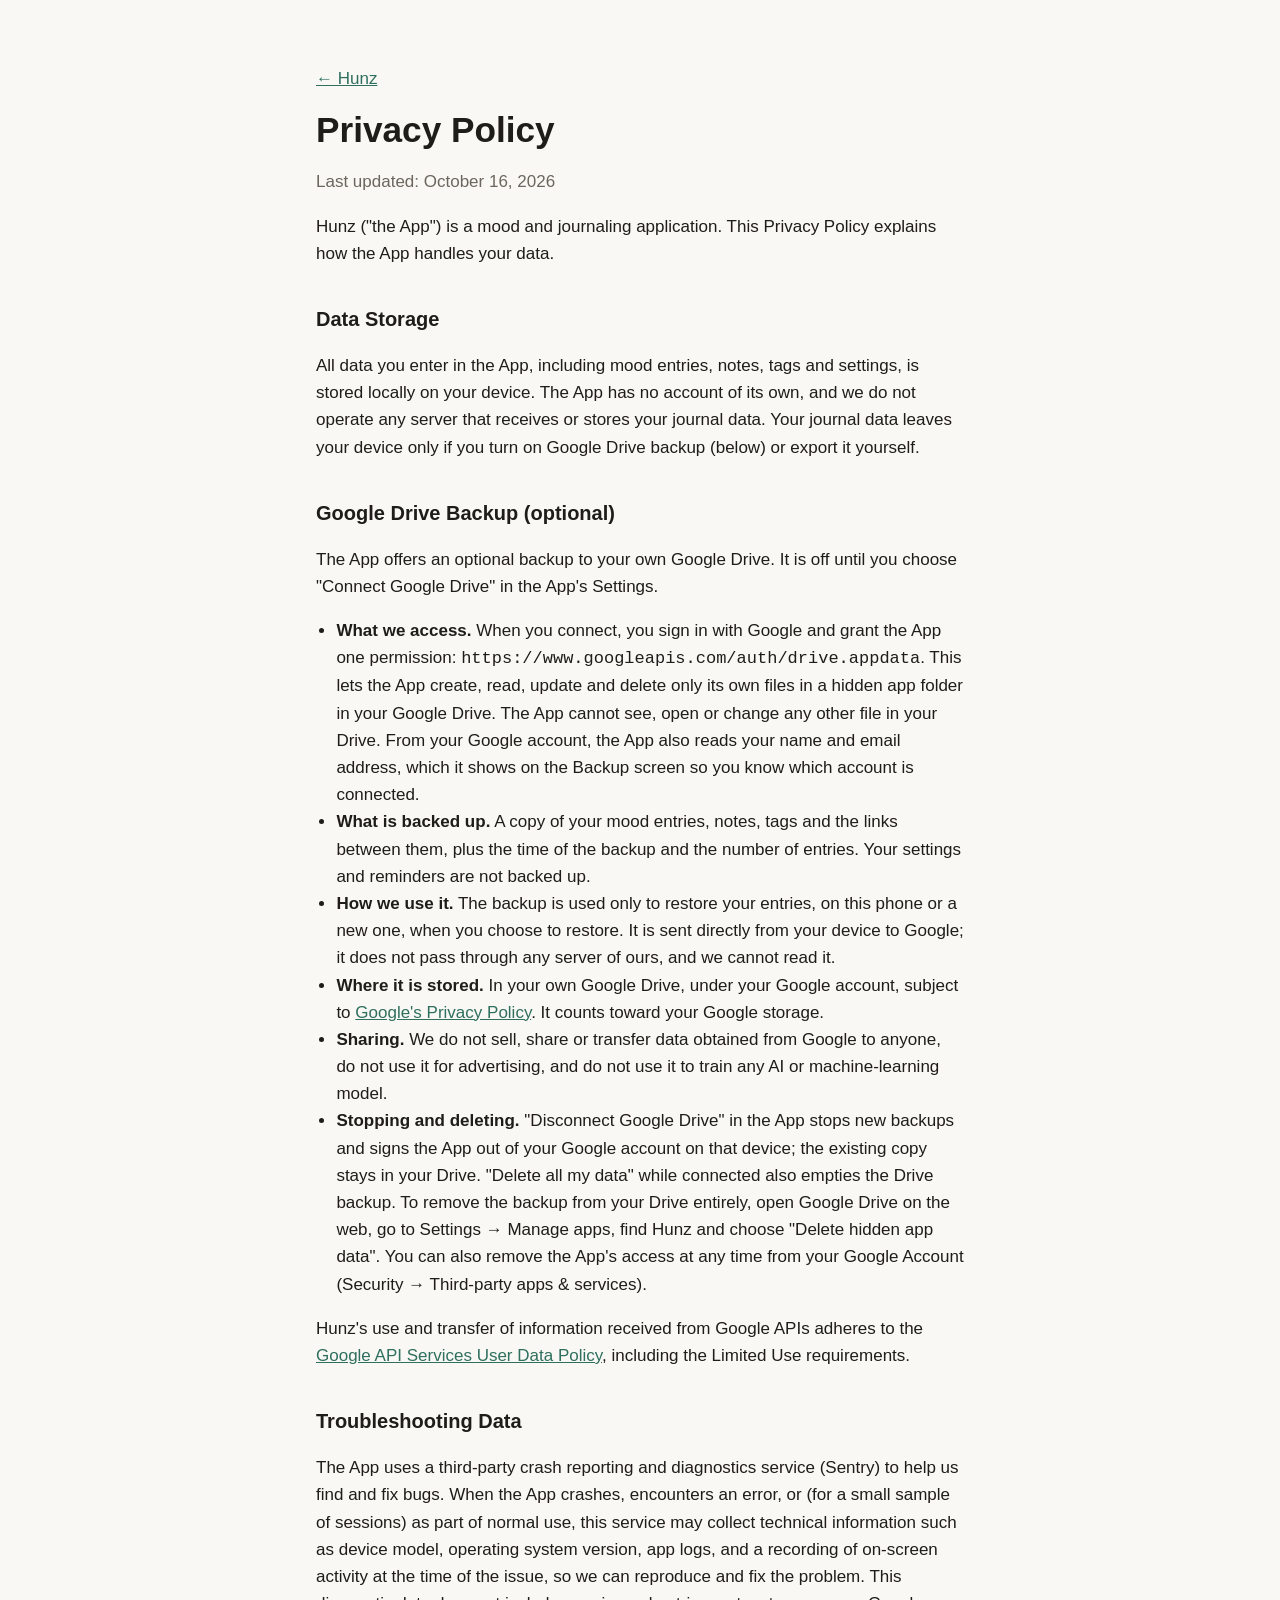
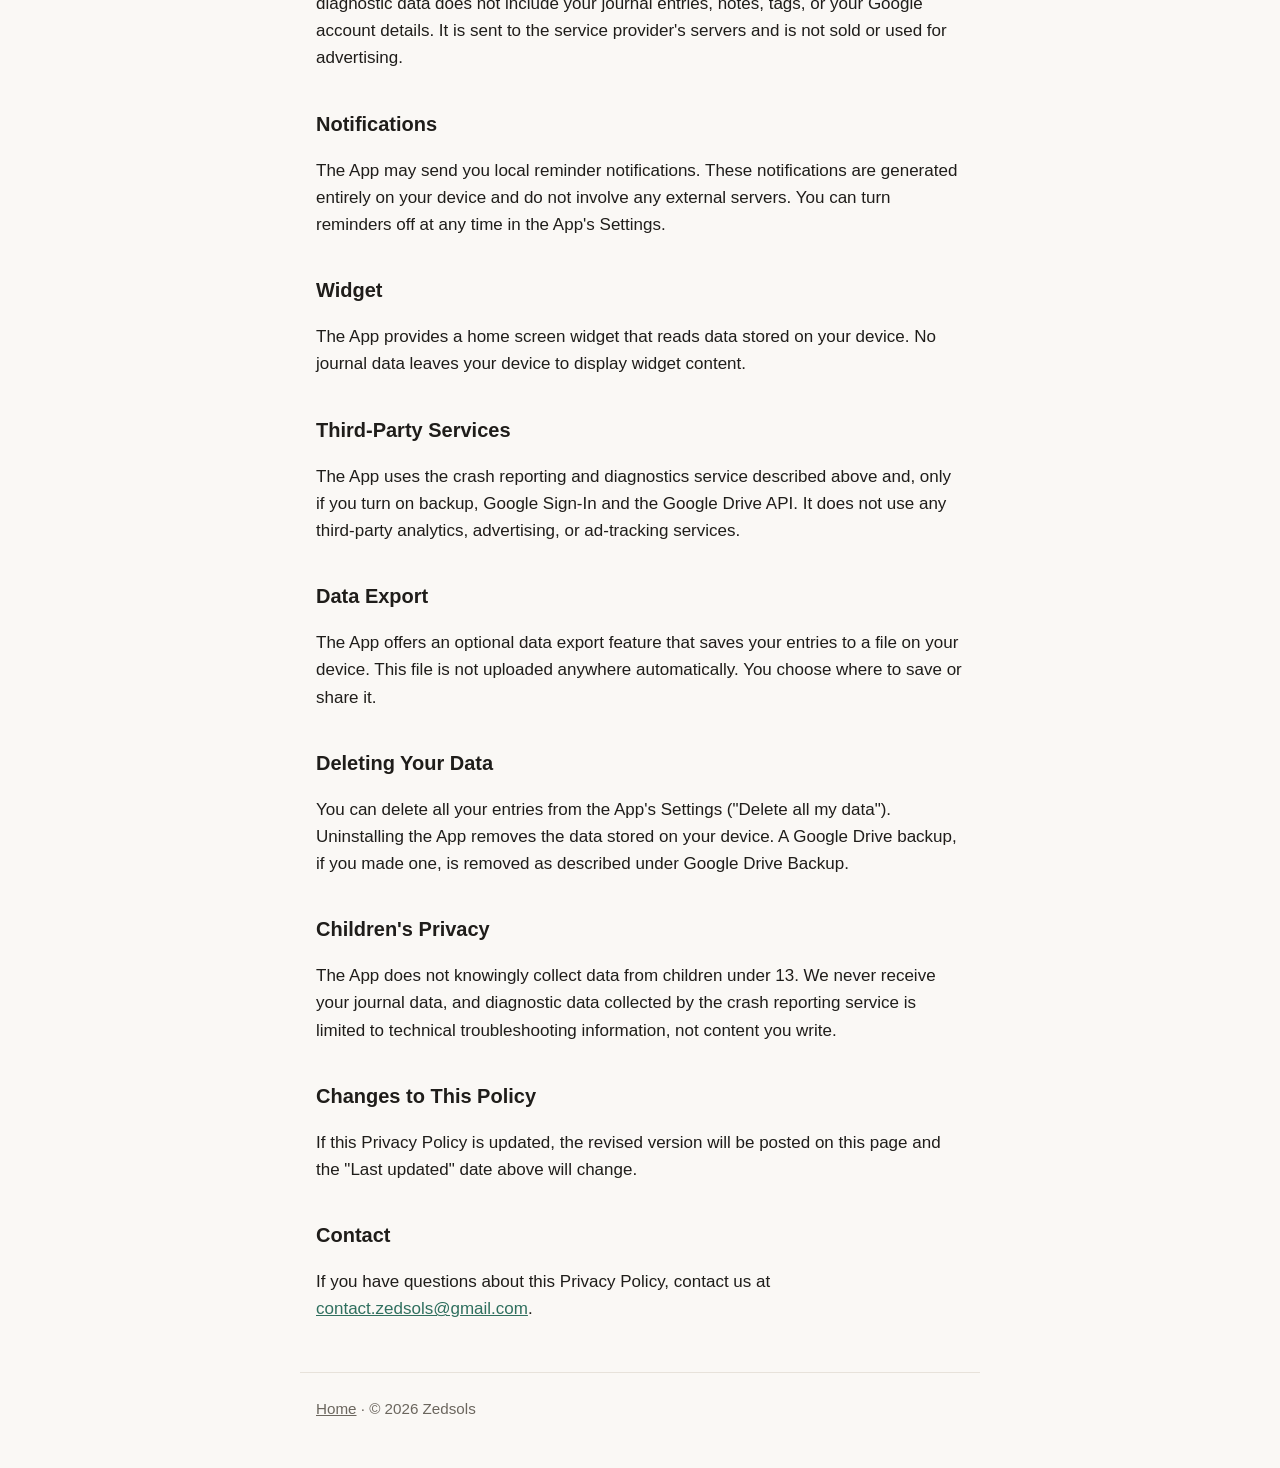
==== privacy.html @ 187101aa "Add Privacy Policy page for Hunz app This file contains the complete Privacy Policy for the Hunz app" ====
<!doctype html>
<html lang="en">
<head>
  <meta charset="utf-8">
  <meta name="viewport" content="width=device-width, initial-scale=1">
  <title>Hunz — Privacy Policy</title>
  <link rel="stylesheet" href="style.css">
</head>
<body>
  <main>
    <p><a href="./">← Hunz</a></p>
    <h1>Privacy Policy</h1>
    <p class="muted">Last updated: October 16, 2026</p>

    <p>Hunz ("the App") is a mood and journaling application. This Privacy Policy explains how the App handles your data.</p>

    <h2>Data Storage</h2>
    <p>All data you enter in the App, including mood entries, notes, tags and settings, is stored locally on your device. The App has no account of its own, and we do not operate any server that receives or stores your journal data. Your journal data leaves your device only if you turn on Google Drive backup (below) or export it yourself.</p>

    <h2>Google Drive Backup (optional)</h2>
    <p>The App offers an optional backup to your own Google Drive. It is off until you choose "Connect Google Drive" in the App's Settings.</p>
    <ul>
      <li><strong>What we access.</strong> When you connect, you sign in with Google and grant the App one permission: <code>https://www.googleapis.com/auth/drive.appdata</code>. This lets the App create, read, update and delete only its own files in a hidden app folder in your Google Drive. The App cannot see, open or change any other file in your Drive. From your Google account, the App also reads your name and email address, which it shows on the Backup screen so you know which account is connected.</li>
      <li><strong>What is backed up.</strong> A copy of your mood entries, notes, tags and the links between them, plus the time of the backup and the number of entries. Your settings and reminders are not backed up.</li>
      <li><strong>How we use it.</strong> The backup is used only to restore your entries, on this phone or a new one, when you choose to restore. It is sent directly from your device to Google; it does not pass through any server of ours, and we cannot read it.</li>
      <li><strong>Where it is stored.</strong> In your own Google Drive, under your Google account, subject to <a href="https://policies.google.com/privacy">Google's Privacy Policy</a>. It counts toward your Google storage.</li>
      <li><strong>Sharing.</strong> We do not sell, share or transfer data obtained from Google to anyone, do not use it for advertising, and do not use it to train any AI or machine-learning model.</li>
      <li><strong>Stopping and deleting.</strong> "Disconnect Google Drive" in the App stops new backups and signs the App out of your Google account on that device; the existing copy stays in your Drive. "Delete all my data" while connected also empties the Drive backup. To remove the backup from your Drive entirely, open Google Drive on the web, go to Settings → Manage apps, find Hunz and choose "Delete hidden app data". You can also remove the App's access at any time from your Google Account (Security → Third-party apps &amp; services).</li>
    </ul>
    <p>Hunz's use and transfer of information received from Google APIs adheres to the <a href="https://developers.google.com/terms/api-services-user-data-policy">Google API Services User Data Policy</a>, including the Limited Use requirements.</p>

    <h2>Troubleshooting Data</h2>
    <p>The App uses a third-party crash reporting and diagnostics service (Sentry) to help us find and fix bugs. When the App crashes, encounters an error, or (for a small sample of sessions) as part of normal use, this service may collect technical information such as device model, operating system version, app logs, and a recording of on-screen activity at the time of the issue, so we can reproduce and fix the problem. This diagnostic data does not include your journal entries, notes, tags, or your Google account details. It is sent to the service provider's servers and is not sold or used for advertising.</p>

    <h2>Notifications</h2>
    <p>The App may send you local reminder notifications. These notifications are generated entirely on your device and do not involve any external servers. You can turn reminders off at any time in the App's Settings.</p>

    <h2>Widget</h2>
    <p>The App provides a home screen widget that reads data stored on your device. No journal data leaves your device to display widget content.</p>

    <h2>Third-Party Services</h2>
    <p>The App uses the crash reporting and diagnostics service described above and, only if you turn on backup, Google Sign-In and the Google Drive API. It does not use any third-party analytics, advertising, or ad-tracking services.</p>

    <h2>Data Export</h2>
    <p>The App offers an optional data export feature that saves your entries to a file on your device. This file is not uploaded anywhere automatically. You choose where to save or share it.</p>

    <h2>Deleting Your Data</h2>
    <p>You can delete all your entries from the App's Settings ("Delete all my data"). Uninstalling the App removes the data stored on your device. A Google Drive backup, if you made one, is removed as described under Google Drive Backup.</p>

    <h2>Children's Privacy</h2>
    <p>The App does not knowingly collect data from children under 13. We never receive your journal data, and diagnostic data collected by the crash reporting service is limited to technical troubleshooting information, not content you write.</p>

    <h2>Changes to This Policy</h2>
    <p>If this Privacy Policy is updated, the revised version will be posted on this page and the "Last updated" date above will change.</p>

    <h2>Contact</h2>
    <p>If you have questions about this Privacy Policy, contact us at <a href="mailto:contact.zedsols@gmail.com">contact.zedsols@gmail.com</a>.</p>
  </main>
  <footer>
    <a href="./">Home</a> · © 2026 Zedsols
  </footer>
</body>
</html>
---- style.css ----
:root {
  --bg: #faf8f5;
  --text: #1f1d1a;
  --muted: #6b665e;
  --card: #ffffff;
  --border: #e7e2da;
  --accent: #2f6f5e;
}
@media (prefers-color-scheme: dark) {
  :root {
    --bg: #161514;
    --text: #f1eee9;
    --muted: #a7a196;
    --card: #1f1e1c;
    --border: #2e2c29;
    --accent: #7cc4ad;
  }
}
* { box-sizing: border-box; }
body {
  margin: 0;
  background: var(--bg);
  color: var(--text);
  font: 17px/1.6 -apple-system, BlinkMacSystemFont, "Segoe UI", Roboto, Helvetica, Arial, sans-serif;
}
main { max-width: 680px; margin: 0 auto; padding: 48px 16px 32px; }
h1 { font-size: 2.2rem; line-height: 1.2; margin: 0 0 8px; }
h2 { font-size: 1.25rem; margin: 36px 0 8px; }
p, li { color: var(--text); }
.lead { font-size: 1.15rem; color: var(--muted); margin: 0 0 24px; }
.muted { color: var(--muted); }
a { color: var(--accent); }
ul { padding-left: 1.2em; }
.card {
  background: var(--card);
  border: 1px solid var(--border);
  border-radius: 16px;
  padding: 20px 22px;
  margin: 24px 0;
}
.card h2 { margin-top: 0; }
footer {
  max-width: 680px;
  margin: 0 auto;
  padding: 24px 16px 48px;
  border-top: 1px solid var(--border);
  color: var(--muted);
  font-size: 0.95rem;
}
footer a { color: var(--muted); }
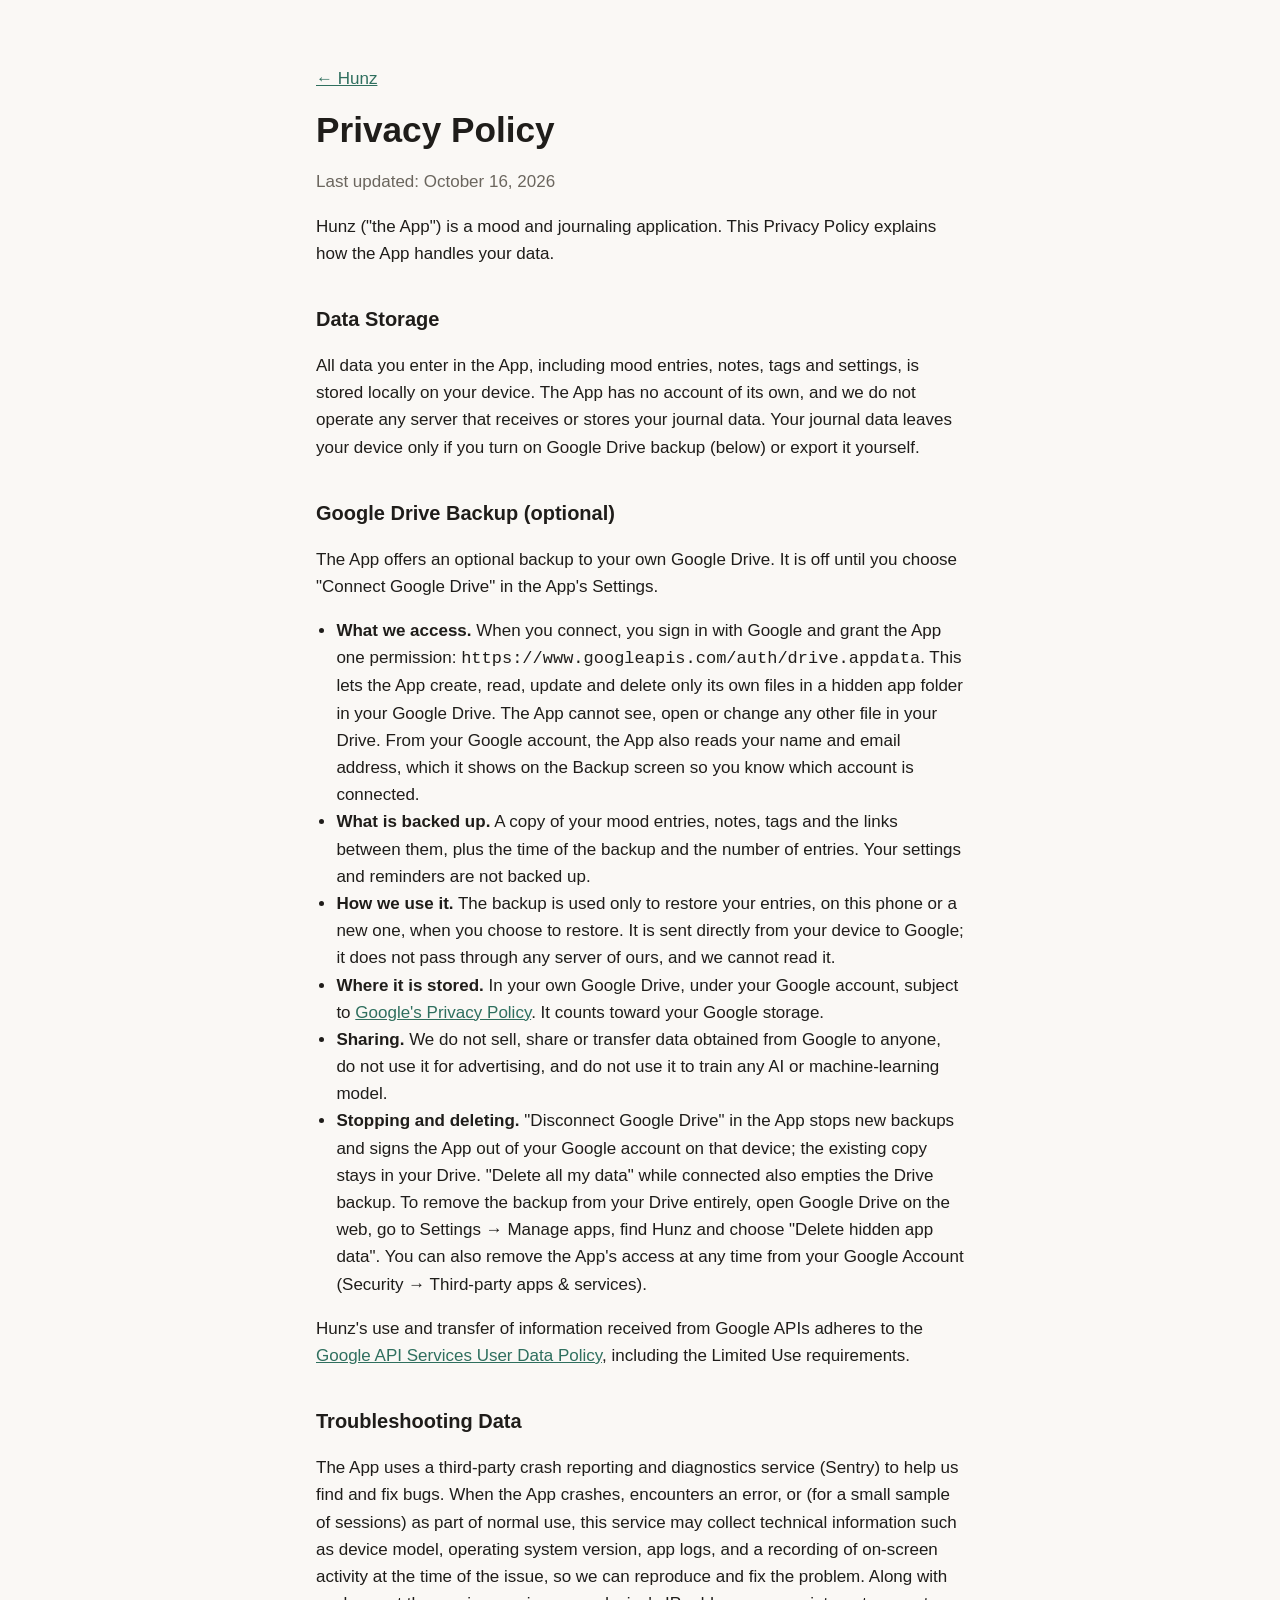
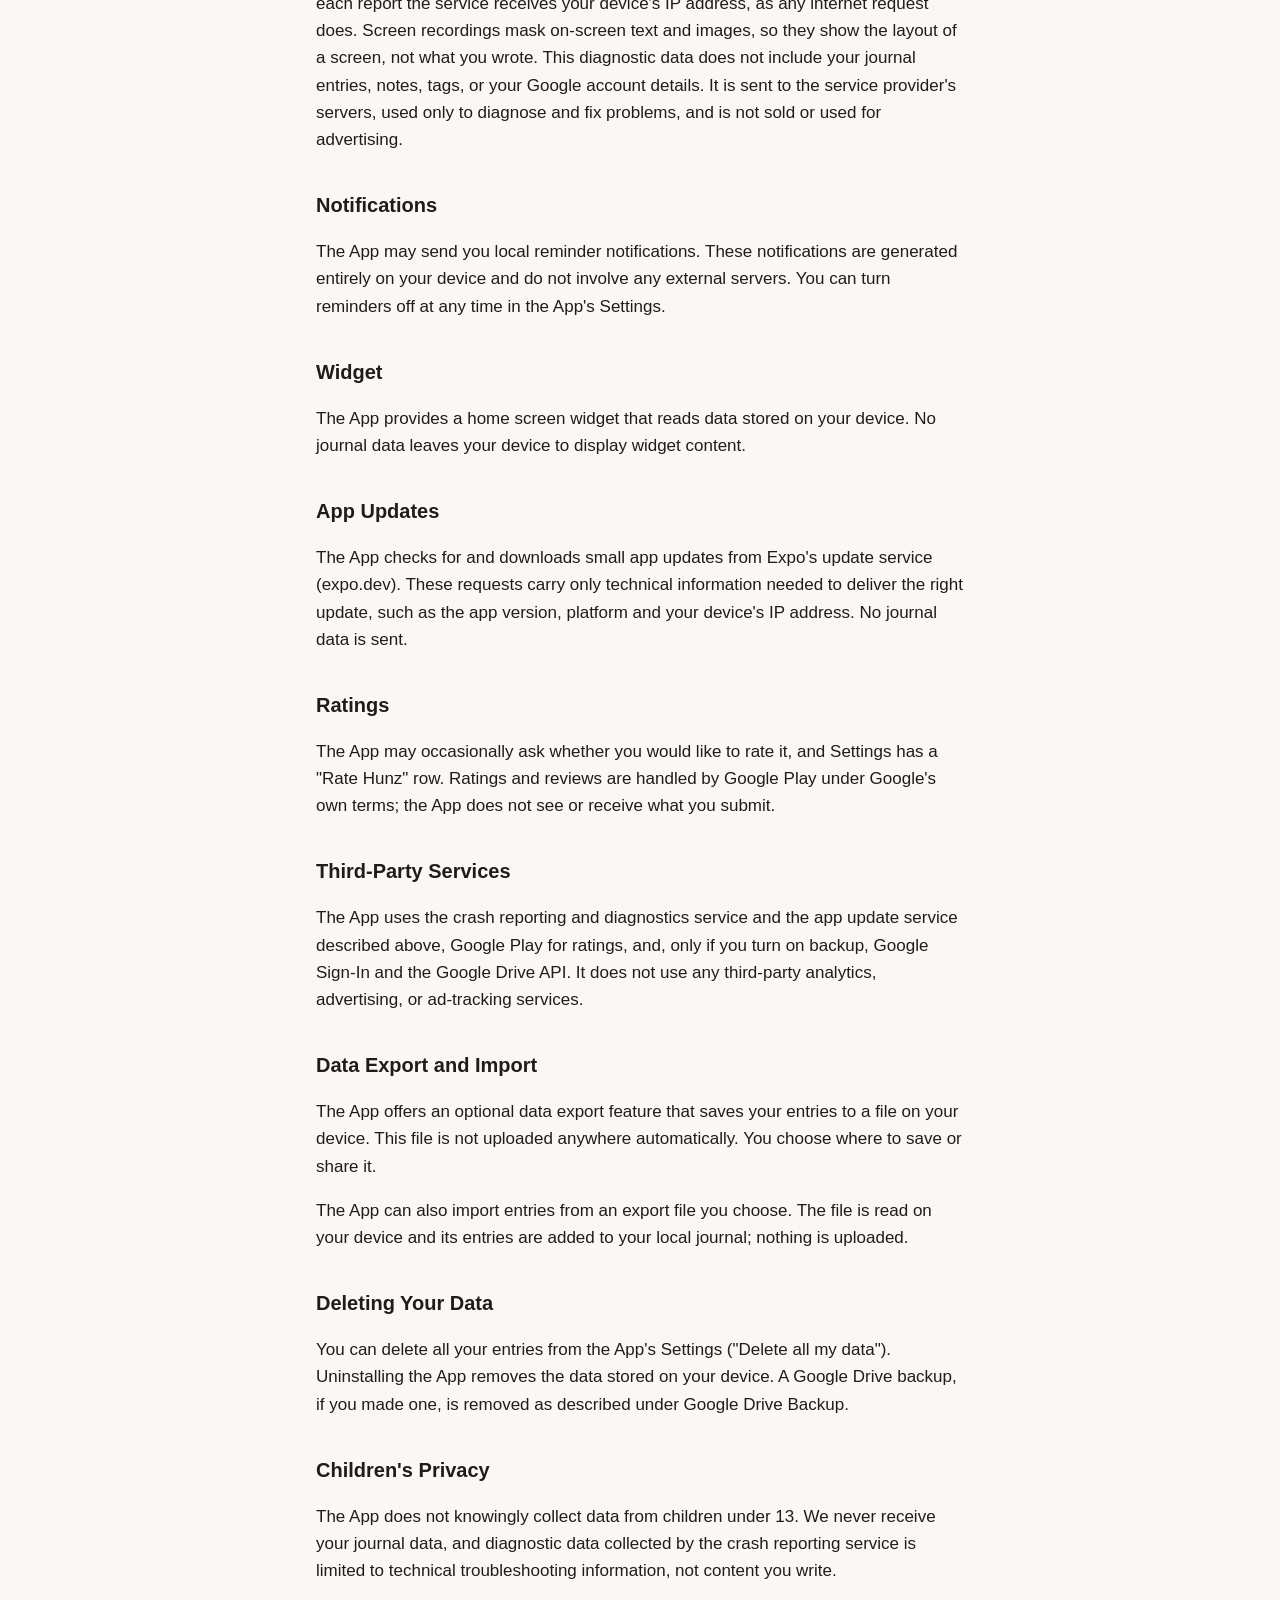
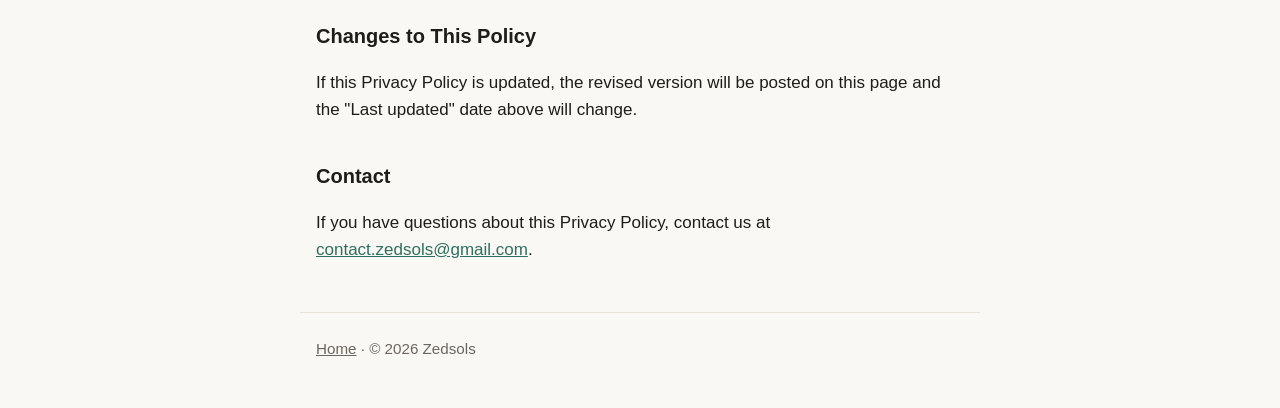
==== commit deb05e6d: "Update privacy policy with new sections and clarifications Added sections on app updates and ratings" ====
--- a/privacy.html
+++ b/privacy.html
@@ -30,7 +30,7 @@
     <p>Hunz's use and transfer of information received from Google APIs adheres to the <a href="https://developers.google.com/terms/api-services-user-data-policy">Google API Services User Data Policy</a>, including the Limited Use requirements.</p>
 
     <h2>Troubleshooting Data</h2>
-    <p>The App uses a third-party crash reporting and diagnostics service (Sentry) to help us find and fix bugs. When the App crashes, encounters an error, or (for a small sample of sessions) as part of normal use, this service may collect technical information such as device model, operating system version, app logs, and a recording of on-screen activity at the time of the issue, so we can reproduce and fix the problem. This diagnostic data does not include your journal entries, notes, tags, or your Google account details. It is sent to the service provider's servers and is not sold or used for advertising.</p>
+    <p>The App uses a third-party crash reporting and diagnostics service (Sentry) to help us find and fix bugs. When the App crashes, encounters an error, or (for a small sample of sessions) as part of normal use, this service may collect technical information such as device model, operating system version, app logs, and a recording of on-screen activity at the time of the issue, so we can reproduce and fix the problem. Along with each report the service receives your device's IP address, as any internet request does. Screen recordings mask on-screen text and images, so they show the layout of a screen, not what you wrote. This diagnostic data does not include your journal entries, notes, tags, or your Google account details. It is sent to the service provider's servers, used only to diagnose and fix problems, and is not sold or used for advertising.</p>
 
     <h2>Notifications</h2>
     <p>The App may send you local reminder notifications. These notifications are generated entirely on your device and do not involve any external servers. You can turn reminders off at any time in the App's Settings.</p>
@@ -38,11 +38,18 @@
     <h2>Widget</h2>
     <p>The App provides a home screen widget that reads data stored on your device. No journal data leaves your device to display widget content.</p>
 
+    <h2>App Updates</h2>
+    <p>The App checks for and downloads small app updates from Expo's update service (expo.dev). These requests carry only technical information needed to deliver the right update, such as the app version, platform and your device's IP address. No journal data is sent.</p>
+
+    <h2>Ratings</h2>
+    <p>The App may occasionally ask whether you would like to rate it, and Settings has a "Rate Hunz" row. Ratings and reviews are handled by Google Play under Google's own terms; the App does not see or receive what you submit.</p>
+
     <h2>Third-Party Services</h2>
-    <p>The App uses the crash reporting and diagnostics service described above and, only if you turn on backup, Google Sign-In and the Google Drive API. It does not use any third-party analytics, advertising, or ad-tracking services.</p>
+    <p>The App uses the crash reporting and diagnostics service and the app update service described above, Google Play for ratings, and, only if you turn on backup, Google Sign-In and the Google Drive API. It does not use any third-party analytics, advertising, or ad-tracking services.</p>
 
-    <h2>Data Export</h2>
+    <h2>Data Export and Import</h2>
     <p>The App offers an optional data export feature that saves your entries to a file on your device. This file is not uploaded anywhere automatically. You choose where to save or share it.</p>
+    <p>The App can also import entries from an export file you choose. The file is read on your device and its entries are added to your local journal; nothing is uploaded.</p>
 
     <h2>Deleting Your Data</h2>
     <p>You can delete all your entries from the App's Settings ("Delete all my data"). Uninstalling the App removes the data stored on your device. A Google Drive backup, if you made one, is removed as described under Google Drive Backup.</p>
--- a/style.css
+++ b/style.css
@@ -39,6 +39,15 @@
   margin: 24px 0;
 }
 .card h2 { margin-top: 0; }
+.button {
+  display: inline-block;
+  background: var(--accent);
+  color: var(--bg);
+  text-decoration: none;
+  font-weight: 600;
+  padding: 12px 22px;
+  border-radius: 999px;
+}
 footer {
   max-width: 680px;
   margin: 0 auto;
